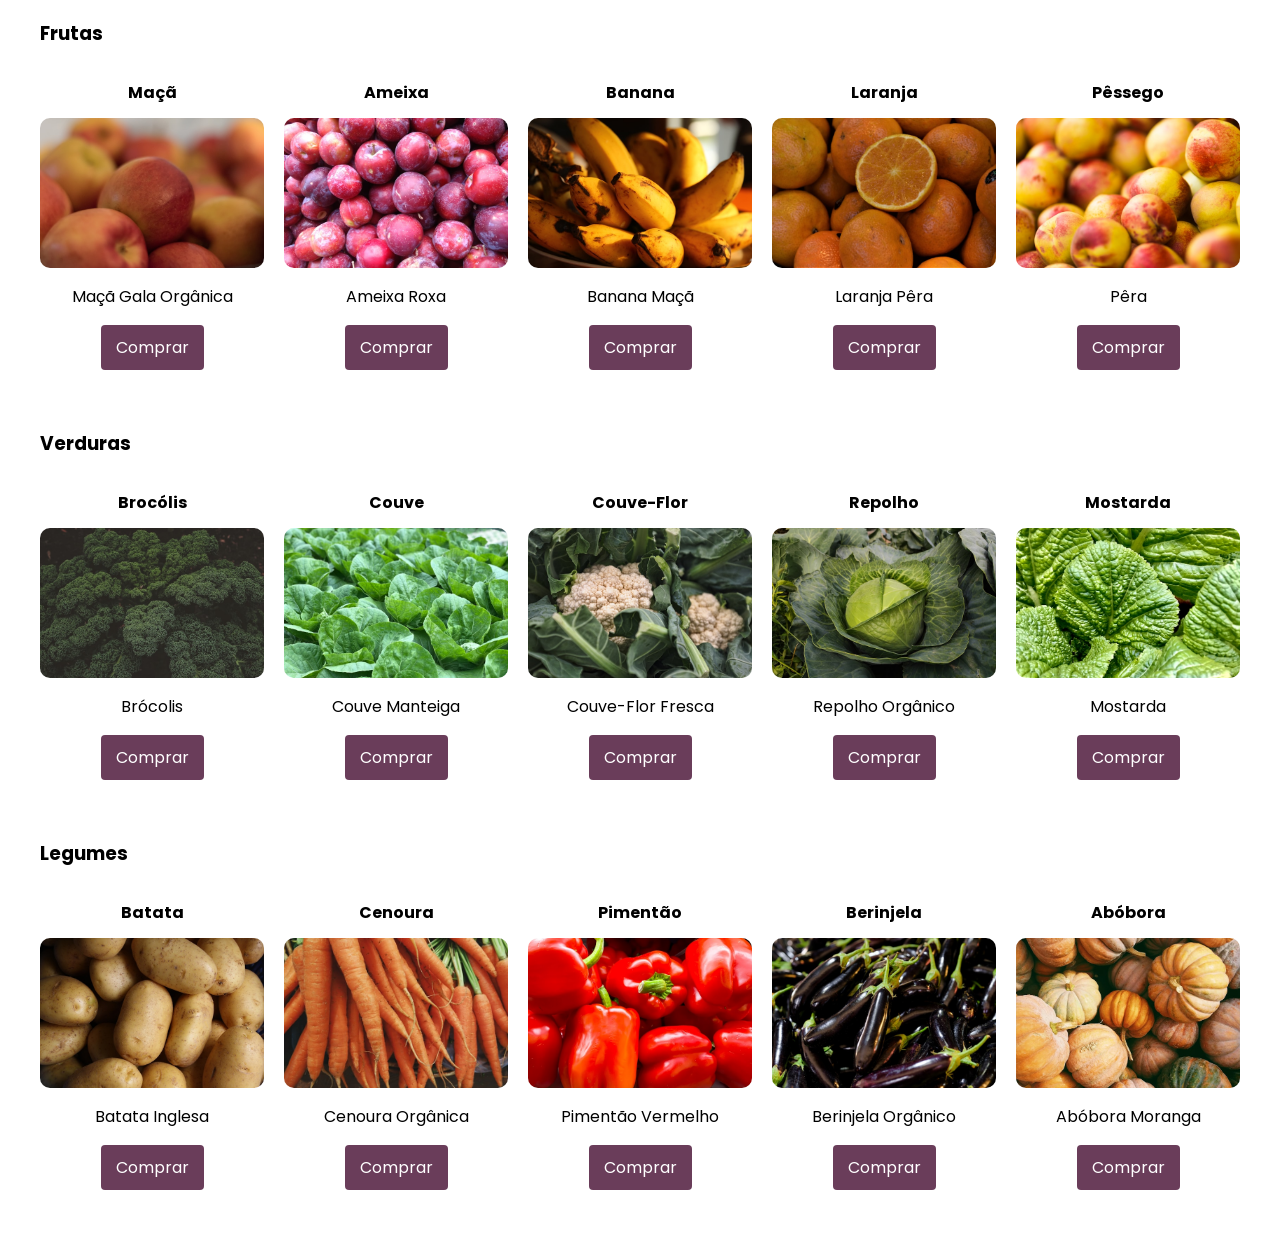
==== index.html @ f62db267 "mudanças" ====
<!DOCTYPE html>
<html lang="pt-br">

<head>
    <meta charset="UTF-8">
    <meta name="viewport" content="width=device-width, initial-scale=1.0">
    <title>Santander Coders - Grupo 3</title>
    <link rel="stylesheet" href="css/conteudo.css">

</head>

<body>

    <header>

    </header>

    <main class="container">

        <h3>Frutas</h3>

        <section class="fruits-container">

            <div class="fruits-conteudo">
                <h2>Maçã</h2>

                <div>
                    <img src="img/apple.jpg" alt="Apple" />
                </div>

                <p>Maçã Gala Orgânica</p>
                <a class="botao" href="...">Comprar</a>
            </div>

            <div class="fruits-conteudo">
                <h2>Ameixa</h2>

                <div>
                    <img src="img/plum.jpg" alt="plum" />
                </div>

                <p>Ameixa Roxa</p>
                <a class="botao" href="...">Comprar</a>
            </div>

            <div class="fruits-conteudo">
                <h2>Banana</h2>

                <div>
                    <img src="img/banana.jpg" alt="banana" />
                </div>

                <p>Banana Maçã</p>
                <a class="botao" href="...">Comprar</a>
            </div>

            <div class="fruits-conteudo">
                <h2>Laranja</h2>

                <div>
                    <img src="img/orange.jpg" alt="orange" />
                </div>

                <p>Laranja Pêra</p>
                <a class="botao" href="...">Comprar</a>
            </div>

            <div class="fruits-conteudo">
                <h2>Pêssego</h2>

                <div>
                    <img src="img/peach.jpg" alt="peach" />
                </div>

                <p>Pêra</p>
                <a class="botao" href="...">Comprar</a>
            </div>

        </section>

        <h3>Verduras</h3>

        <section class="fruits-container">

            <div class="fruits-conteudo">
                <h2>Brocólis</h2>

                <div>
                    <img src="img/brócolis.jpg" alt="brócolis" />
                </div>

                <p>Brócolis</p>
                <a class="botao" href="...">Comprar</a>
            </div>

            <div class="fruits-conteudo">
                <h2>Couve</h2>

                <div>
                    <img src="img/couve.jpg" alt="Couve" />
                </div>

                <p>Couve Manteiga</p>
                <a class="botao" href="...">Comprar</a>
            </div>

            <div class="fruits-conteudo">
                <h2>Couve-Flor</h2>

                <div>
                    <img src="img/couve-flor.jpg" alt="Couve-Flor" />
                </div>

                <p>Couve-Flor Fresca</p>
                <a class="botao" href="...">Comprar</a>
            </div>

            <div class="fruits-conteudo">
                <h2>Repolho</h2>

                <div>
                    <img src="img/repolho.jpg" alt="repolho" />
                </div>

                <p>Repolho Orgânico</p>
                <a class="botao" href="...">Comprar</a>
            </div>

            <div class="fruits-conteudo">
                <h2>Mostarda</h2>

                <div>
                    <img src="img/mostarda.jpg" alt="mostarda" />
                </div>

                <p>Mostarda</p>
                <a class="botao" href="...">Comprar</a>
            </div>
        </section>

        <h3>Legumes</h3>

        <section class="fruits-container">

            <div class="fruits-conteudo">
                <h2>Batata</h2>

                <div>
                    <img src="img/potato.jpg" alt="potato" />
                </div>

                <p>Batata Inglesa</p>
                <a class="botao" href="...">Comprar</a>
            </div>

            <div class="fruits-conteudo">
                <h2>Cenoura</h2>

                <div>
                    <img src="img/carrot.jpg" alt="carrot" />
                </div>

                <p>Cenoura Orgânica</p>
                <a class="botao" href="...">Comprar</a>
            </div>

            <div class="fruits-conteudo">
                <h2>Pimentão</h2>

                <div>
                    <img src="img/pepper.jpg" alt="pepper" />
                </div>

                <p>Pimentão Vermelho</p>
                <a class="botao" href="...">Comprar</a>
            </div>

            <div class="fruits-conteudo">
                <h2>Berinjela</h2>

                <div>
                    <img src="img/eggplant.jpg" alt="eggplant" />
                </div>

                <p>Berinjela Orgânico</p>
                <a class="botao" href="...">Comprar</a>
            </div>

            <div class="fruits-conteudo">
                <h2>Abóbora</h2>

                <div>
                    <img src="img/pumpkin.jpg" alt="pumpkin" />
                </div>

                <p>Abóbora Moranga</p>
                <a class="botao" href="...">Comprar</a>
            </div>
        </section>


    </main>

    <footer>

    </footer>

    <script src="js/script.js"></script>
</body>

</html>
---- css/conteudo.css ----
@import url('https://fonts.googleapis.com/css2?family=Poppins&display=swap');


.container {
  
    max-width: 75rem;
    margin: 0 auto;
    font-family: "Poppins", sans-serif;
    font-weight: 400;
    font-style: normal;
}

.fruits-container {

    display: grid;
    padding-bottom: 40px;
    grid-template-columns: 1fr 1fr 1fr 1fr 1fr;
    gap: 20px;
}

.fruits-container img {
    width: 100%;
    height: 150px;
    object-fit: cover;
}

img {

    max-width: 100%;
    display: block;
    border-radius: 10px;
}

h2, p {

    font-size: 16px;
}

.botao {

    display: inline-block;
    text-decoration: none;
    color: #fff;
    background-color: #6a3d5a;
    padding: 10px 15px;
    border-radius: 4px;

}

.botao:hover {

    background-color: #845273;
    transition: 400ms;
}

.fruits-conteudo {

    box-shadow: #605d5d ;
    text-align: center;
}
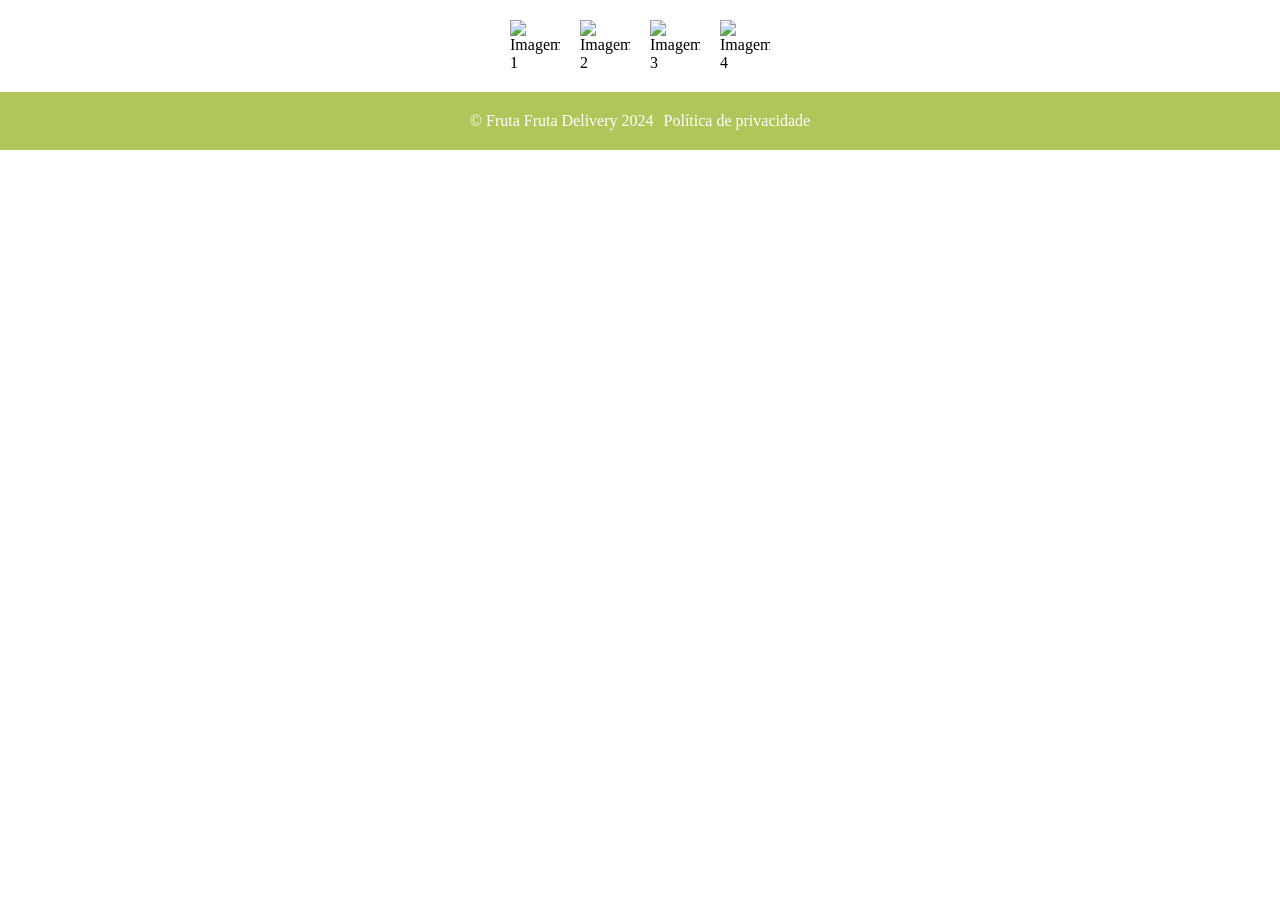
==== commit dcde161b: "removi" ====
--- a/index.html
+++ b/index.html
@@ -5,8 +5,8 @@
     <meta charset="UTF-8">
     <meta name="viewport" content="width=device-width, initial-scale=1.0">
     <title>Santander Coders - Grupo 3</title>
-    <link rel="stylesheet" href="css/conteudo.css">
-
+    <link rel="stylesheet" href="css/rodape.css">
+    <link rel="icon" href="css/minilogo.png" type="image/x-icon">
 </head>
 
 <body>
@@ -15,194 +15,23 @@
 
     </header>
 
-    <main class="container">
-
-        <h3>Frutas</h3>
-
-        <section class="fruits-container">
-
-            <div class="fruits-conteudo">
-                <h2>Maçã</h2>
-
-                <div>
-                    <img src="img/apple.jpg" alt="Apple" />
-                </div>
-
-                <p>Maçã Gala Orgânica</p>
-                <a class="botao" href="...">Comprar</a>
-            </div>
-
-            <div class="fruits-conteudo">
-                <h2>Ameixa</h2>
-
-                <div>
-                    <img src="img/plum.jpg" alt="plum" />
-                </div>
-
-                <p>Ameixa Roxa</p>
-                <a class="botao" href="...">Comprar</a>
-            </div>
-
-            <div class="fruits-conteudo">
-                <h2>Banana</h2>
-
-                <div>
-                    <img src="img/banana.jpg" alt="banana" />
-                </div>
-
-                <p>Banana Maçã</p>
-                <a class="botao" href="...">Comprar</a>
-            </div>
-
-            <div class="fruits-conteudo">
-                <h2>Laranja</h2>
-
-                <div>
-                    <img src="img/orange.jpg" alt="orange" />
-                </div>
-
-                <p>Laranja Pêra</p>
-                <a class="botao" href="...">Comprar</a>
-            </div>
-
-            <div class="fruits-conteudo">
-                <h2>Pêssego</h2>
-
-                <div>
-                    <img src="img/peach.jpg" alt="peach" />
-                </div>
-
-                <p>Pêra</p>
-                <a class="botao" href="...">Comprar</a>
-            </div>
-
-        </section>
-
-        <h3>Verduras</h3>
-
-        <section class="fruits-container">
-
-            <div class="fruits-conteudo">
-                <h2>Brocólis</h2>
-
-                <div>
-                    <img src="img/brócolis.jpg" alt="brócolis" />
-                </div>
-
-                <p>Brócolis</p>
-                <a class="botao" href="...">Comprar</a>
-            </div>
-
-            <div class="fruits-conteudo">
-                <h2>Couve</h2>
-
-                <div>
-                    <img src="img/couve.jpg" alt="Couve" />
-                </div>
-
-                <p>Couve Manteiga</p>
-                <a class="botao" href="...">Comprar</a>
-            </div>
-
-            <div class="fruits-conteudo">
-                <h2>Couve-Flor</h2>
-
-                <div>
-                    <img src="img/couve-flor.jpg" alt="Couve-Flor" />
-                </div>
-
-                <p>Couve-Flor Fresca</p>
-                <a class="botao" href="...">Comprar</a>
-            </div>
-
-            <div class="fruits-conteudo">
-                <h2>Repolho</h2>
-
-                <div>
-                    <img src="img/repolho.jpg" alt="repolho" />
-                </div>
-
-                <p>Repolho Orgânico</p>
-                <a class="botao" href="...">Comprar</a>
-            </div>
-
-            <div class="fruits-conteudo">
-                <h2>Mostarda</h2>
-
-                <div>
-                    <img src="img/mostarda.jpg" alt="mostarda" />
-                </div>
-
-                <p>Mostarda</p>
-                <a class="botao" href="...">Comprar</a>
-            </div>
-        </section>
-
-        <h3>Legumes</h3>
-
-        <section class="fruits-container">
-
-            <div class="fruits-conteudo">
-                <h2>Batata</h2>
-
-                <div>
-                    <img src="img/potato.jpg" alt="potato" />
-                </div>
-
-                <p>Batata Inglesa</p>
-                <a class="botao" href="...">Comprar</a>
-            </div>
-
-            <div class="fruits-conteudo">
-                <h2>Cenoura</h2>
-
-                <div>
-                    <img src="img/carrot.jpg" alt="carrot" />
-                </div>
-
-                <p>Cenoura Orgânica</p>
-                <a class="botao" href="...">Comprar</a>
-            </div>
-
-            <div class="fruits-conteudo">
-                <h2>Pimentão</h2>
-
-                <div>
-                    <img src="img/pepper.jpg" alt="pepper" />
-                </div>
-
-                <p>Pimentão Vermelho</p>
-                <a class="botao" href="...">Comprar</a>
-            </div>
-
-            <div class="fruits-conteudo">
-                <h2>Berinjela</h2>
-
-                <div>
-                    <img src="img/eggplant.jpg" alt="eggplant" />
-                </div>
-
-                <p>Berinjela Orgânico</p>
-                <a class="botao" href="...">Comprar</a>
-            </div>
-
-            <div class="fruits-conteudo">
-                <h2>Abóbora</h2>
-
-                <div>
-                    <img src="img/pumpkin.jpg" alt="pumpkin" />
-                </div>
-
-                <p>Abóbora Moranga</p>
-                <a class="botao" href="...">Comprar</a>
-            </div>
-        </section>
-
-
+    <main>
+        <!-- Seção de imagens centralizadas dentro da main, acima do rodapé -->
+        <div class="img-container">
+            <img src="css/facebook.png" alt="Imagem 1">
+            <img src="css/gmail.png" alt="Imagem 2">
+            <img src="css/instagram.png" alt="Imagem 3">
+            <img src="css/whatsapp (2).png" alt="Imagem 4">
+        </div>
     </main>
 
     <footer>
-
+        <div class="container">
+            <div class="footer-text">
+                <p>© Fruta Fruta Delivery 2024</p>
+                <p><a href="#">Política de privacidade</a></p>
+            </div>
+        </div>
     </footer>
 
     <script src="js/script.js"></script>
--- a/css/rodape.css
+++ b/css/rodape.css
@@ -0,0 +1,58 @@
+/* Remove margens e espaçamentos padrão */
+body, html {
+  margin: 0;
+  padding: 0;
+}
+
+/* Estilos para a seção de imagens */
+.img-container {
+  display: flex; /* Flexbox para o layout */
+  justify-content: center; /* Centraliza as imagens horizontalmente */
+  align-items: center; /* Alinha verticalmente as imagens */
+  gap: 20px; /* Espaçamento entre as imagens */
+  padding: 20px 0; /* Espaçamento vertical */
+}
+
+/* Ajusta as imagens */
+.img-container img {
+  width: 50px; /* Define a largura menor das imagens */
+  height: auto; /* Mantém a proporção da altura */
+}
+
+/* Estilos do rodapé */
+footer {
+  background-color: #b0c65a; /* Cor de fundo do rodapé */
+  color: white; /* Cor do texto no rodapé */
+  width: 100%; /* Faz o rodapé ocupar a largura total */
+  padding: 20px 0; /* Adiciona espaçamento vertical */
+  box-sizing: border-box; /* Garante que o padding não afete a largura total */
+}
+
+/* Centralizar conteúdo no rodapé */
+footer .container {
+  display: flex; /* Flexbox para o layout */
+  align-items: center; /* Alinha verticalmente o conteúdo */
+  justify-content: center; /* Centraliza o conteúdo no centro */
+  width: 90%; /* Define a largura da div container */
+  margin: 0 auto; /* Centraliza o container */
+}
+
+/* Estilos do texto do rodapé */
+.footer-text {
+  display: flex; /* Flexbox para o layout do texto */
+  align-items: center; /* Centraliza os itens horizontalmente */
+  gap: 10px; /* Adiciona espaçamento entre os itens */
+}
+
+.footer-text p {
+  margin: 0; /* Remove margens padrão dos parágrafos */
+}
+
+.footer-text a {
+  color: #fff; /* Cor dos links */
+  text-decoration: none; /* Remove o sublinhado dos links */
+}
+
+.footer-text a:hover {
+  text-decoration: underline; /* Sublinha o link ao passar o mouse */
+}
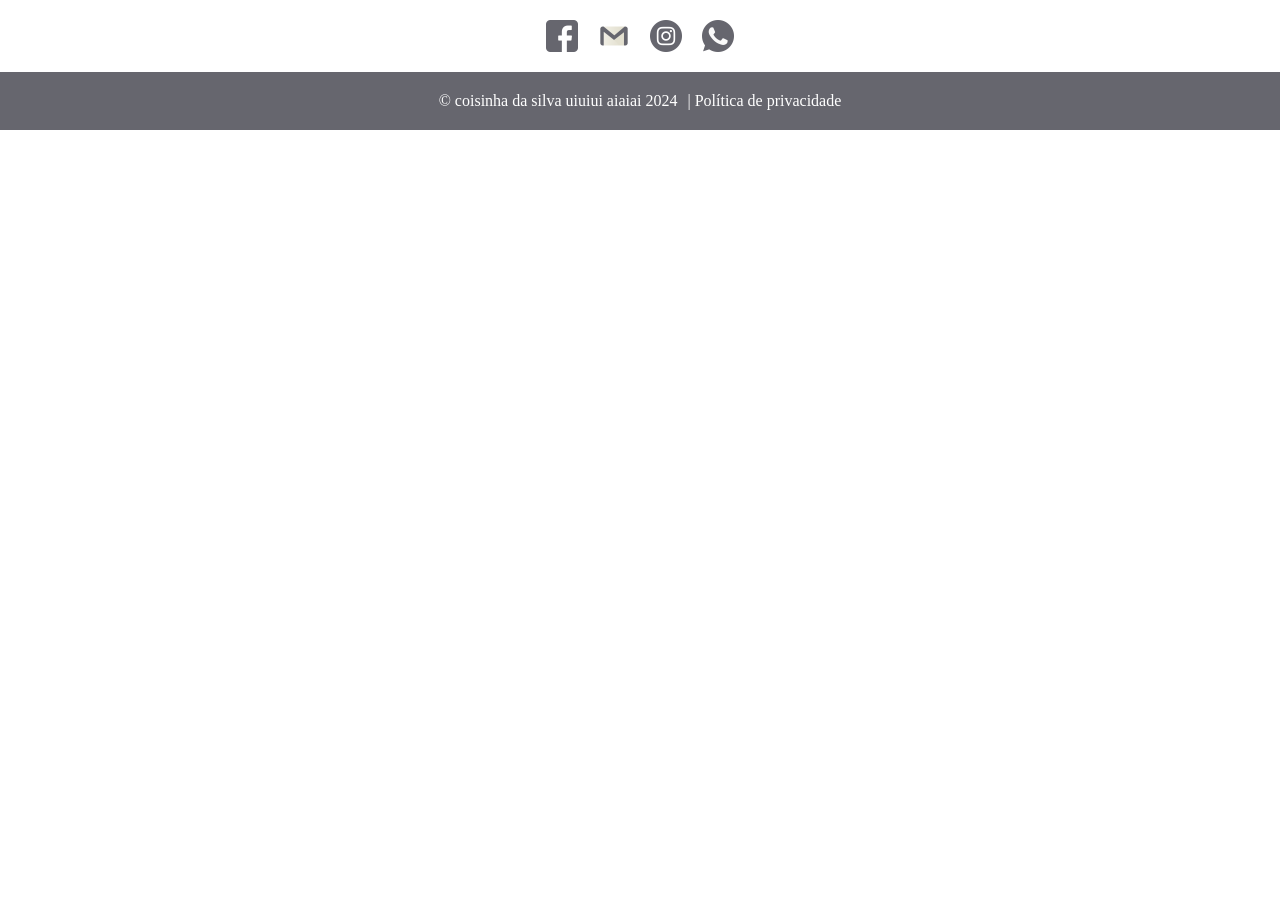
==== commit bc880400: "Rodaope completo" ====
--- a/index.html
+++ b/index.html
@@ -16,20 +16,23 @@
     </header>
 
     <main>
-        <!-- Seção de imagens centralizadas dentro da main, acima do rodapé -->
-        <div class="img-container">
-            <img src="css/facebook.png" alt="Imagem 1">
-            <img src="css/gmail.png" alt="Imagem 2">
-            <img src="css/instagram.png" alt="Imagem 3">
-            <img src="css/whatsapp (2).png" alt="Imagem 4">
-        </div>
+        <!-- Conteúdo principal do site -->
     </main>
 
     <footer>
+        <!-- Div com as imagens, fundo branco, acima do texto -->
+        <div class="img-container">
+            <img src="css/facebook (1).png" alt="Imagem 1">
+            <img src="css/gmail (1).png" alt="Imagem 2">
+            <img src="css/instagram (1).png" alt="Imagem 3">
+            <img src="css/whatsapp (3).png" alt="Imagem 4">
+        </div>
+
+        <!-- Texto do rodapé -->
         <div class="container">
             <div class="footer-text">
-                <p>© Fruta Fruta Delivery 2024</p>
-                <p><a href="#">Política de privacidade</a></p>
+                <p>© coisinha da silva uiuiui aiaiai 2024</p>
+                <p><a href="#">| Política de privacidade</a></p>
             </div>
         </div>
     </footer>
--- a/css/rodape.css
+++ b/css/rodape.css
@@ -4,27 +4,28 @@
   padding: 0;
 }
 
-/* Estilos para a seção de imagens */
+/* Estilos para a div de imagens no rodapé */
 .img-container {
   display: flex; /* Flexbox para o layout */
   justify-content: center; /* Centraliza as imagens horizontalmente */
   align-items: center; /* Alinha verticalmente as imagens */
   gap: 20px; /* Espaçamento entre as imagens */
-  padding: 20px 0; /* Espaçamento vertical */
+  padding: 20px; /* Espaçamento ao redor da div */
+  background-color: #fff; /* Fundo branco para a div de imagens */
 }
 
-/* Ajusta as imagens */
+/* Ajusta o tamanho das imagens */
 .img-container img {
-  width: 50px; /* Define a largura menor das imagens */
+  width: 32px; /* Define a largura das imagens para 32px */
   height: auto; /* Mantém a proporção da altura */
 }
 
 /* Estilos do rodapé */
 footer {
-  background-color: #b0c65a; /* Cor de fundo do rodapé */
+  background-color: #66666e; /* Cor de fundo do rodapé */
   color: white; /* Cor do texto no rodapé */
   width: 100%; /* Faz o rodapé ocupar a largura total */
-  padding: 20px 0; /* Adiciona espaçamento vertical */
+  padding: 0; /* Remove o padding geral do rodapé */
   box-sizing: border-box; /* Garante que o padding não afete a largura total */
 }
 
@@ -33,6 +34,7 @@
   display: flex; /* Flexbox para o layout */
   align-items: center; /* Alinha verticalmente o conteúdo */
   justify-content: center; /* Centraliza o conteúdo no centro */
+  padding: 20px 0; /* Adiciona espaçamento vertical ao texto */
   width: 90%; /* Define a largura da div container */
   margin: 0 auto; /* Centraliza o container */
 }
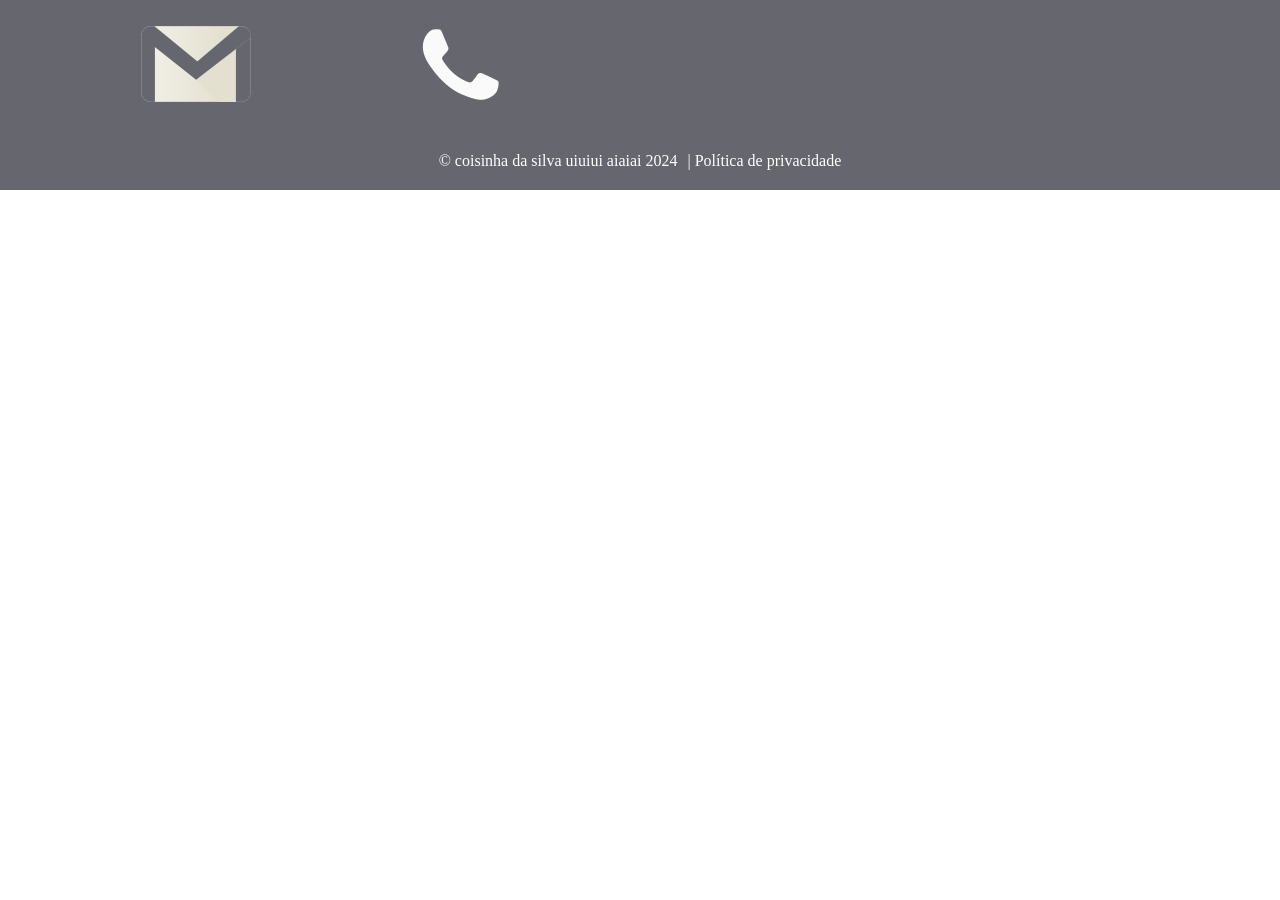
==== commit eab32c46: "rodape completo 2" ====
--- a/index.html
+++ b/index.html
@@ -16,19 +16,18 @@
     </header>
 
     <main>
-        <!-- Conteúdo principal do site -->
+    
     </main>
 
     <footer>
-        <!-- Div com as imagens, fundo branco, acima do texto -->
-        <div class="img-container">
+        
             <img src="css/facebook (1).png" alt="Imagem 1">
             <img src="css/gmail (1).png" alt="Imagem 2">
             <img src="css/instagram (1).png" alt="Imagem 3">
             <img src="css/whatsapp (3).png" alt="Imagem 4">
         </div>
 
-        <!-- Texto do rodapé -->
+       
         <div class="container">
             <div class="footer-text">
                 <p>© coisinha da silva uiuiui aiaiai 2024</p>
--- a/css/rodape.css
+++ b/css/rodape.css
@@ -1,60 +1,60 @@
-/* Remove margens e espaçamentos padrão */
+
 body, html {
   margin: 0;
   padding: 0;
 }
 
-/* Estilos para a div de imagens no rodapé */
+
 .img-container {
-  display: flex; /* Flexbox para o layout */
-  justify-content: center; /* Centraliza as imagens horizontalmente */
-  align-items: center; /* Alinha verticalmente as imagens */
-  gap: 20px; /* Espaçamento entre as imagens */
-  padding: 20px; /* Espaçamento ao redor da div */
-  background-color: #fff; /* Fundo branco para a div de imagens */
+  display: flex; 
+  justify-content: center;
+  align-items: center; 
+  gap: 20px; 
+  padding: 20px; 
+  background-color: #fff; 
 }
 
-/* Ajusta o tamanho das imagens */
+
 .img-container img {
-  width: 32px; /* Define a largura das imagens para 32px */
-  height: auto; /* Mantém a proporção da altura */
+  width: 32px; 
+  height: auto; 
 }
 
-/* Estilos do rodapé */
+
 footer {
-  background-color: #66666e; /* Cor de fundo do rodapé */
-  color: white; /* Cor do texto no rodapé */
-  width: 100%; /* Faz o rodapé ocupar a largura total */
-  padding: 0; /* Remove o padding geral do rodapé */
-  box-sizing: border-box; /* Garante que o padding não afete a largura total */
+  background-color: #66666e; 
+  color: white; 
+  width: 100%; 
+  padding: 0; 
+  box-sizing: border-box; 
 }
 
-/* Centralizar conteúdo no rodapé */
+
 footer .container {
-  display: flex; /* Flexbox para o layout */
-  align-items: center; /* Alinha verticalmente o conteúdo */
-  justify-content: center; /* Centraliza o conteúdo no centro */
-  padding: 20px 0; /* Adiciona espaçamento vertical ao texto */
-  width: 90%; /* Define a largura da div container */
-  margin: 0 auto; /* Centraliza o container */
+  display: flex; 
+  align-items: center; 
+  justify-content: center;
+  padding: 20px 0; 
+  width: 90%; 
+  margin: 0 auto; 
 }
 
-/* Estilos do texto do rodapé */
+
 .footer-text {
-  display: flex; /* Flexbox para o layout do texto */
-  align-items: center; /* Centraliza os itens horizontalmente */
-  gap: 10px; /* Adiciona espaçamento entre os itens */
+  display: flex; 
+  align-items: center; 
+  gap: 10px; 
 }
 
 .footer-text p {
-  margin: 0; /* Remove margens padrão dos parágrafos */
+  margin: 0; 
 }
 
 .footer-text a {
-  color: #fff; /* Cor dos links */
-  text-decoration: none; /* Remove o sublinhado dos links */
+  color: #fff; 
+  text-decoration: none; 
 }
 
 .footer-text a:hover {
-  text-decoration: underline; /* Sublinha o link ao passar o mouse */
+  text-decoration: underline; 
 }
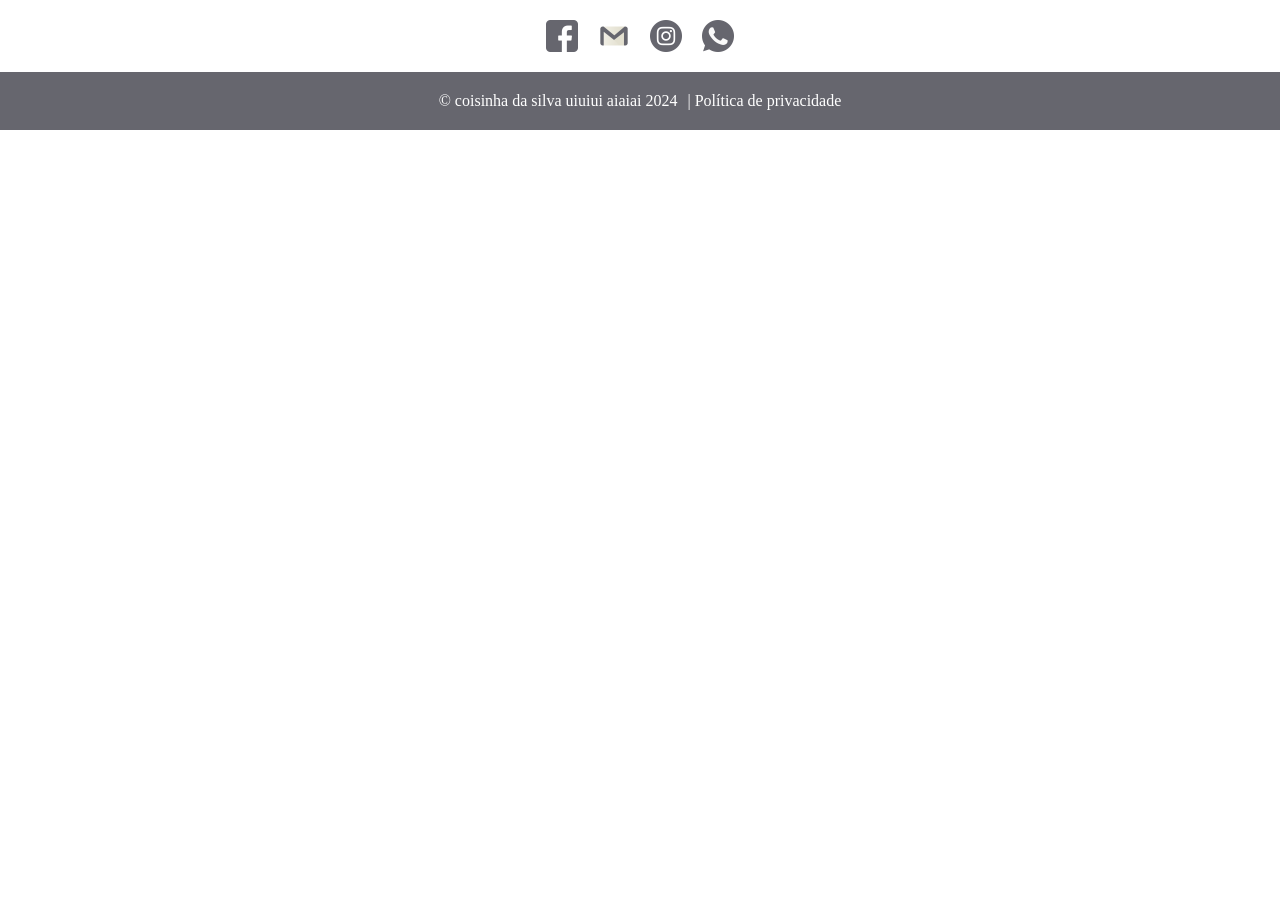
==== commit 797a7b30: "rodape que mexe" ====
--- a/index.html
+++ b/index.html
@@ -19,22 +19,22 @@
     
     </main>
 
-    <footer>
-        
-            <img src="css/facebook (1).png" alt="Imagem 1">
-            <img src="css/gmail (1).png" alt="Imagem 2">
-            <img src="css/instagram (1).png" alt="Imagem 3">
-            <img src="css/whatsapp (3).png" alt="Imagem 4">
+<footer>
+    <div class="img-container">
+        <img src="css/facebook (1).png" alt="Imagem 1">
+        <img src="css/gmail (1).png" alt="Imagem 2">
+        <img src="css/instagram (1).png" alt="Imagem 3">
+        <img src="css/whatsapp (3).png" alt="Imagem 4">
+    </div>
+
+    <div class="container">
+        <div class="footer-text">
+            <p>© coisinha da silva uiuiui aiaiai 2024</p>
+            <p><a href="#">| Política de privacidade</a></p>
         </div>
+    </div>
+</footer>
 
-       
-        <div class="container">
-            <div class="footer-text">
-                <p>© coisinha da silva uiuiui aiaiai 2024</p>
-                <p><a href="#">| Política de privacidade</a></p>
-            </div>
-        </div>
-    </footer>
 
     <script src="js/script.js"></script>
 </body>
--- a/css/rodape.css
+++ b/css/rodape.css
@@ -1,9 +1,7 @@
-
 body, html {
   margin: 0;
   padding: 0;
 }
-
 
 .img-container {
   display: flex; 
@@ -14,12 +12,15 @@
   background-color: #fff; 
 }
 
-
 .img-container img {
   width: 32px; 
   height: auto; 
+  transition: transform 0.3s ease-in-out; /* Transição suave */
 }
 
+.img-container img:hover {
+  transform: translateY(-10px); /* Move a imagem para cima */
+}
 
 footer {
   background-color: #66666e; 
@@ -29,7 +30,6 @@
   box-sizing: border-box; 
 }
 
-
 footer .container {
   display: flex; 
   align-items: center; 
@@ -38,7 +38,6 @@
   width: 90%; 
   margin: 0 auto; 
 }
-
 
 .footer-text {
   display: flex; 
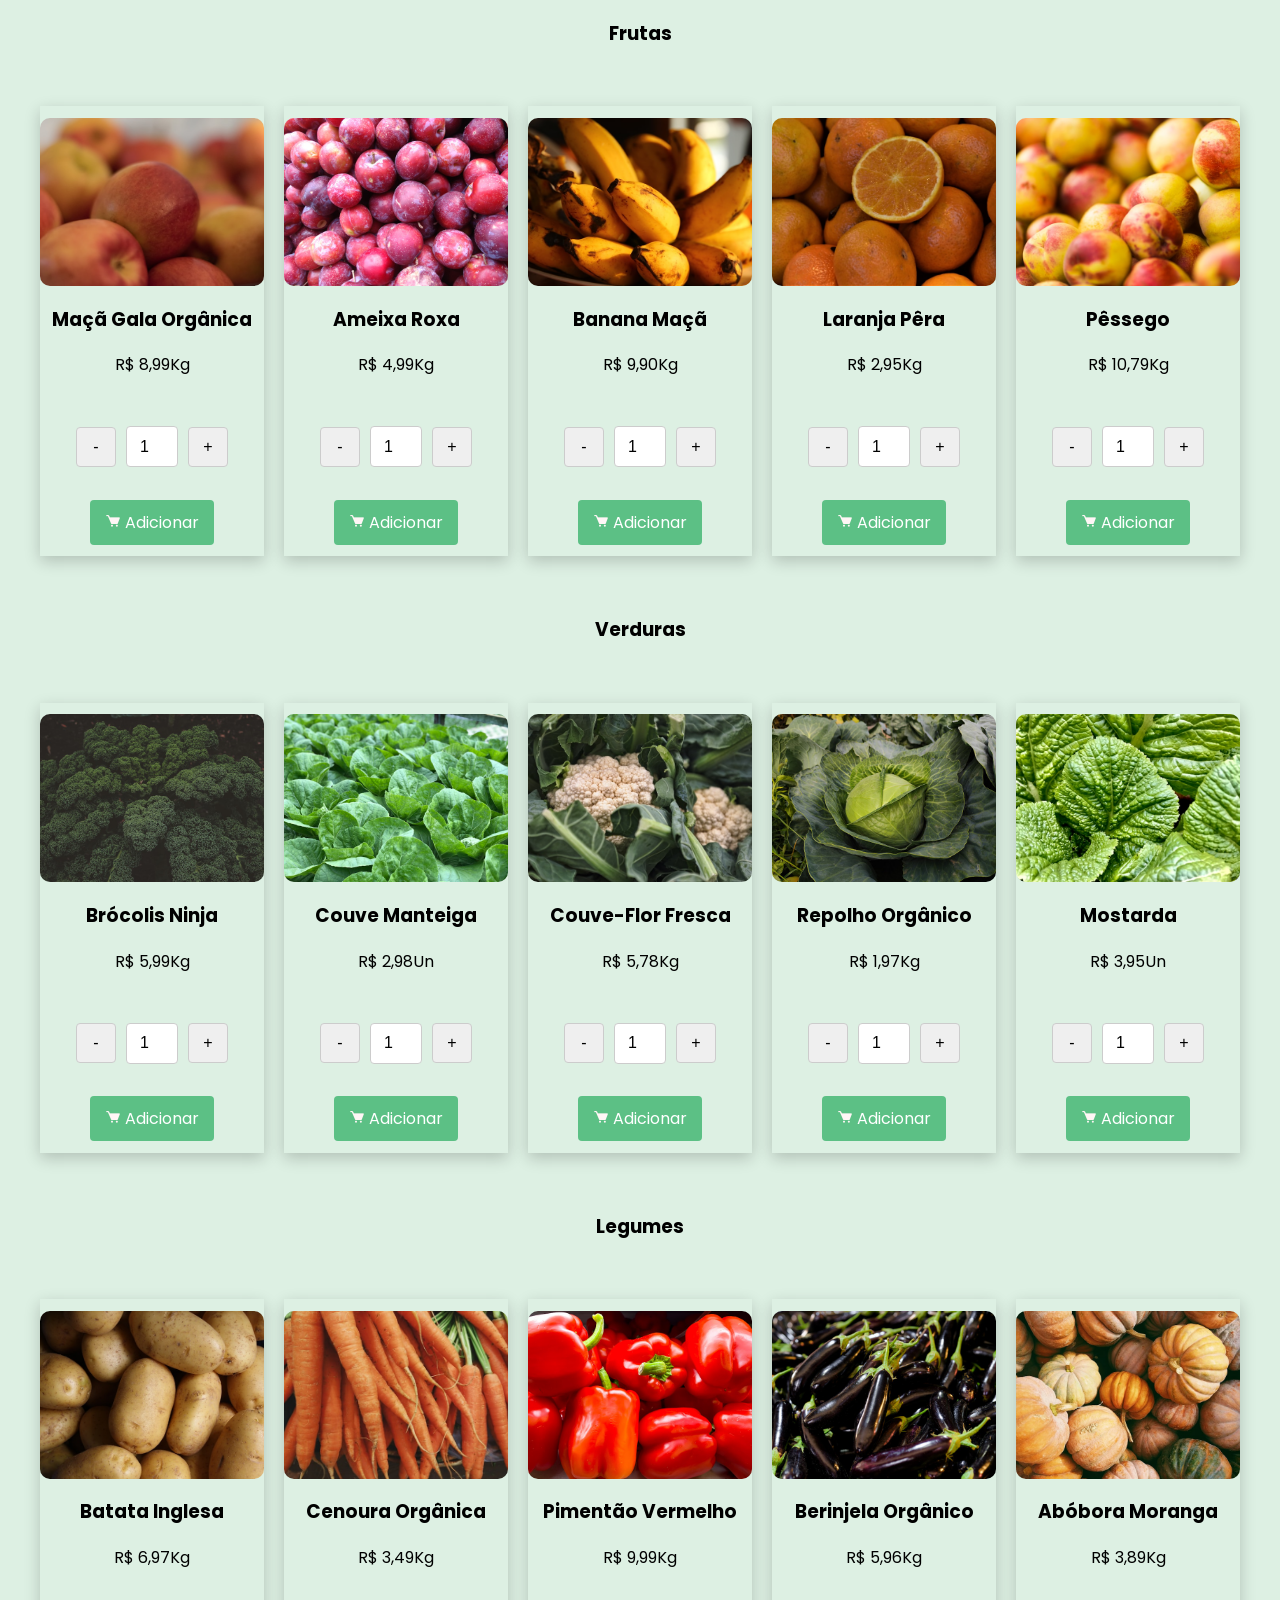
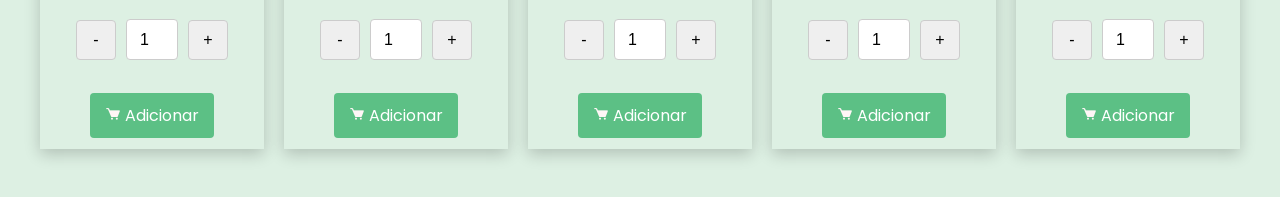
==== commit 5d3d9976: "alterações" ====
--- a/index.html
+++ b/index.html
@@ -5,8 +5,10 @@
     <meta charset="UTF-8">
     <meta name="viewport" content="width=device-width, initial-scale=1.0">
     <title>Santander Coders - Grupo 3</title>
-    <link rel="stylesheet" href="css/rodape.css">
-    <link rel="icon" href="css/minilogo.png" type="image/x-icon">
+    <link rel="stylesheet" href="css/conteudo.css">
+
+    <link href='https://unpkg.com/boxicons@2.1.4/css/boxicons.min.css' rel='stylesheet'>
+
 </head>
 
 <body>
@@ -15,26 +17,326 @@
 
     </header>
 
-    <main>
-    
+    <main class="container">
+
+        <h3 class="subtitulo">Frutas</h3>
+
+        <section class="fruits-container">
+
+            <div class="fruits-conteudo">
+
+                <div>
+                    <img src="img/apple.jpg" alt="Apple" />
+                    <h3>Maçã Gala Orgânica</h3>
+                    <p>R$ 8,99Kg</p>
+                </div>
+
+
+
+                <div class="quantity-control">
+                    <button id="decrease">-</button>
+                    <input type="number" id="quantity" value="1" min="1" readonly>
+                    <button id="increase">+</button>
+                </div>
+                <a class="botao" href="..."><i class='bx bxs-cart' style='color:rgb(255, 246, 246)'></i> Adicionar</a>
+
+            </div>
+
+            <div class="fruits-conteudo">
+
+
+                <div>
+                    <img src="img/plum.jpg" alt="plum" />
+                    <h3>Ameixa Roxa</h3>
+                    <p>R$ 4,99Kg</p>
+                </div>
+
+
+
+                <div class="quantity-control">
+                    <button id="decrease">-</button>
+                    <input type="number" id="quantity" value="1" min="1" readonly>
+                    <button id="increase">+</button>
+                </div>
+                <a class="botao" href="..."><i class='bx bxs-cart' style='color:rgb(255, 246, 246)'></i> Adicionar</a>
+
+            </div>
+
+            <div class="fruits-conteudo">
+
+
+                <div>
+                    <img src="img/banana.jpg" alt="banana" />
+                    <h3>Banana Maçã</h3>
+                    <p>R$ 9,90Kg</p>
+                </div>
+
+
+                <div class="quantity-control">
+                    <button id="decrease">-</button>
+                    <input type="number" id="quantity" value="1" min="1" readonly>
+                    <button id="increase">+</button>
+                </div>
+                <a class="botao" href="..."><i class='bx bxs-cart' style='color:rgb(255, 246, 246)'></i> Adicionar</a>
+
+            </div>
+
+            <div class="fruits-conteudo">
+
+
+                <div>
+                    <img src="img/orange.jpg" alt="orange" />
+                    <h3>Laranja Pêra</h3>
+                    <p>R$ 2,95Kg</p>
+                </div>
+
+
+
+
+                <div class="quantity-control">
+                    <button id="decrease">-</button>
+                    <input type="number" id="quantity" value="1" min="1" readonly>
+                    <button id="increase">+</button>
+                </div>
+                <a class="botao" href="..."><i class='bx bxs-cart' style='color:rgb(255, 246, 246)'></i> Adicionar</a>
+
+            </div>
+
+            <div class="fruits-conteudo">
+
+
+                <div>
+                    <img src="img/peach.jpg" alt="peach" />
+                    <h3>Pêssego</h3>
+                    <p>R$ 10,79Kg</p>
+                </div>
+
+
+
+
+                <div class="quantity-control">
+                    <button id="decrease">-</button>
+                    <input type="number" id="quantity" value="1" min="1" readonly>
+                    <button id="increase">+</button>
+                </div>
+                <a class="botao" href="..."><i class='bx bxs-cart' style='color:rgb(255, 246, 246)'></i> Adicionar</a>
+            </div>
+
+        </section>
+
+        <h3 class="subtitulo">Verduras</h3>
+
+        <section class="fruits-container">
+
+            <div class="fruits-conteudo">
+
+
+                <div>
+                    <img src="img/brócolis.jpg" alt="brócolis" />
+                    <h3>Brócolis Ninja</h3>
+                    <p>R$ 5,99Kg</p>
+                </div>
+
+
+
+                <div class="quantity-control">
+                    <button id="decrease">-</button>
+                    <input type="number" id="quantity" value="1" min="1" readonly>
+                    <button id="increase">+</button>
+                </div>
+                <a class="botao" href="..."><i class='bx bxs-cart' style='color:rgb(255, 246, 246)'></i> Adicionar</a>
+            </div>
+
+            <div class="fruits-conteudo">
+
+
+                <div>
+                    <img src="img/couve.jpg" alt="Couve" />
+                    <h3>Couve Manteiga</h3>
+                    <p>R$ 2,98Un</p>
+                </div>
+
+
+
+
+                <div class="quantity-control">
+                    <button id="decrease">-</button>
+                    <input type="number" id="quantity" value="1" min="1" readonly>
+                    <button id="increase">+</button>
+                </div>
+                <a class="botao" href="..."><i class='bx bxs-cart' style='color:rgb(255, 246, 246)'></i> Adicionar</a>
+            </div>
+
+            <div class="fruits-conteudo">
+
+
+                <div>
+                    <img src="img/couve-flor.jpg" alt="Couve-Flor" />
+                    <h3>Couve-Flor Fresca</h3>
+                    <p>R$ 5,78Kg</p>
+                </div>
+
+
+
+
+                <div class="quantity-control">
+                    <button id="decrease">-</button>
+                    <input type="number" id="quantity" value="1" min="1" readonly>
+                    <button id="increase">+</button>
+                </div>
+                <a class="botao" href="..."><i class='bx bxs-cart' style='color:rgb(255, 246, 246)'></i> Adicionar</a>
+            </div>
+
+            <div class="fruits-conteudo">
+
+
+                <div>
+                    <img src="img/repolho.jpg" alt="repolho" />
+                    <h3>Repolho Orgânico</h3>
+                    <p>R$ 1,97Kg</p>
+                </div>
+
+
+
+                <div class="quantity-control">
+                    <button id="decrease">-</button>
+                    <input type="number" id="quantity" value="1" min="1" readonly>
+                    <button id="increase">+</button>
+                </div>
+                <a class="botao" href="..."><i class='bx bxs-cart' style='color:rgb(255, 246, 246)'></i> Adicionar</a>
+            </div>
+
+            <div class="fruits-conteudo">
+
+
+                <div>
+                    <img src="img/mostarda.jpg" alt="mostarda" />
+                    <h3>Mostarda</h3>
+                    <p>R$ 3,95Un</p>
+                </div>
+
+
+
+
+                <div class="quantity-control">
+                    <button id="decrease">-</button>
+                    <input type="number" id="quantity" value="1" min="1" readonly>
+                    <button id="increase">+</button>
+                </div>
+                <a class="botao" href="..."><i class='bx bxs-cart' style='color:rgb(255, 246, 246)'></i> Adicionar</a>
+            </div>
+
+        </section>
+
+        <h3 class="subtitulo">Legumes</h3>
+
+        <section class="fruits-container">
+
+            <div class="fruits-conteudo">
+
+
+                <div>
+                    <img src="img/potato.jpg" alt="potato" />
+                    <h3>Batata Inglesa</h3>
+                    <p>R$ 6,97Kg</p>
+
+                </div>
+
+
+                <div class="quantity-control">
+                    <button id="decrease">-</button>
+                    <input type="number" id="quantity" value="1" min="1" readonly>
+                    <button id="increase">+</button>
+                </div>
+                <a class="botao" href="..."><i class='bx bxs-cart' style='color:rgb(255, 246, 246)'></i> Adicionar</a>
+            </div>
+
+            <div class="fruits-conteudo">
+
+
+                <div>
+                    <img src="img/carrot.jpg" alt="carrot" />
+                    <h3>Cenoura Orgânica</h3>
+                    <p>R$ 3,49Kg</p>
+                </div>
+
+
+
+
+                <div class="quantity-control">
+                    <button id="decrease">-</button>
+                    <input type="number" id="quantity" value="1" min="1" readonly>
+                    <button id="increase">+</button>
+                </div>
+                <a class="botao" href="..."><i class='bx bxs-cart' style='color:rgb(255, 246, 246)'></i> Adicionar</a>
+            </div>
+
+            <div class="fruits-conteudo">
+
+
+                <div>
+                    <img src="img/pepper.jpg" alt="pepper" />
+                    <h3>Pimentão Vermelho</h3>
+                    <p>R$ 9,99Kg</p>
+                </div>
+
+
+
+
+                <div class="quantity-control">
+                    <button id="decrease">-</button>
+                    <input type="number" id="quantity" value="1" min="1" readonly>
+                    <button id="increase">+</button>
+                </div>
+                <a class="botao" href="..."><i class='bx bxs-cart' style='color:rgb(255, 246, 246)'></i> Adicionar</a>
+            </div>
+
+            <div class="fruits-conteudo">
+
+
+                <div>
+                    <img src="img/eggplant.jpg" alt="eggplant" />
+                    <h3>Berinjela Orgânico</h3>
+                    <p>R$ 5,96Kg</p>
+                </div>
+
+
+
+
+                <div class="quantity-control">
+                    <button id="decrease">-</button>
+                    <input type="number" id="quantity" value="1" min="1" readonly>
+                    <button id="increase">+</button>
+                </div>
+                <a class="botao" href="..."><i class='bx bxs-cart' style='color:rgb(255, 246, 246)'></i> Adicionar</a>
+            </div>
+
+            <div class="fruits-conteudo">
+
+                <div>
+                    <img src="img/pumpkin.jpg" alt="pumpkin" />
+                    <h3>Abóbora Moranga</h3>
+                    <p>R$ 3,89Kg</p>
+                </div>
+
+
+
+
+                <div class="quantity-control">
+                    <button id="decrease">-</button>
+                    <input type="number" id="quantity" value="1" min="1" readonly>
+                    <button id="increase">+</button>
+                </div>
+                <a class="botao" href="..."><i class='bx bxs-cart' style='color:rgb(255, 246, 246)'></i> Adicionar</a>
+            </div>
+        </section>
+
+
     </main>
 
-<footer>
-    <div class="img-container">
-        <img src="css/facebook (1).png" alt="Imagem 1">
-        <img src="css/gmail (1).png" alt="Imagem 2">
-        <img src="css/instagram (1).png" alt="Imagem 3">
-        <img src="css/whatsapp (3).png" alt="Imagem 4">
-    </div>
-
-    <div class="container">
-        <div class="footer-text">
-            <p>© coisinha da silva uiuiui aiaiai 2024</p>
-            <p><a href="#">| Política de privacidade</a></p>
-        </div>
-    </div>
-</footer>
-
+    <footer>
+
+    </footer>
 
     <script src="js/script.js"></script>
 </body>
--- a/css/conteudo.css
+++ b/css/conteudo.css
@@ -0,0 +1,117 @@
+@import url('https://fonts.googleapis.com/css2?family=Poppins&display=swap');
+
+html {
+    scroll-behavior: smooth;
+}
+
+body {
+    background-color: #ddf0e3;
+}
+
+
+.container {
+  
+    max-width: 75rem;
+    margin: 0 auto;
+    font-family: "Poppins", sans-serif;
+    font-weight: 400;
+    font-style: normal;
+}
+
+.fruits-container {
+
+    display: grid;
+    padding-bottom: 40px;
+    grid-template-columns: 1fr 1fr 1fr 1fr 1fr;
+    gap: 20px;
+}
+
+.fruits-container img {
+    width: 100%;
+    height: auto;
+    object-fit: cover;
+    aspect-ratio: 4 / 3;
+}
+
+img {
+
+    max-width: 100%;
+    display: block;
+    border-radius: 10px;
+}
+
+h2, p {
+
+    font-size: 16px;
+}
+
+
+
+.botao {
+
+    display: inline-block;
+    text-decoration: none;
+    color: #fff;
+    background-color: #5cc085;
+    padding: 10px 15px;
+    border-radius: 4px;
+
+}
+
+.botao:hover {
+
+    background-color: #46d682;
+    transition: 400ms;
+}
+
+.fruits-conteudo {
+
+    display: grid;
+    place-items: center;
+    height: 450px;
+    box-shadow: 0px 5px 15px rgba(0, 0, 0, 0.20);
+    text-align: center;
+    gap: 10px;
+}
+
+.subtitulo {
+
+    text-align: center;
+    padding-bottom: 40px;
+
+}
+
+.quantity-control {
+
+    display: flex;
+    align-items: center;
+    gap: 10px;
+}
+
+.quantity-control button {
+
+    width: 40px;
+    height: 40px;
+    padding: 5px;
+    font-size: 16px;
+    cursor: pointer;
+    border: 1px solid #ccc;
+    border-radius: 4px;
+    display: flex;
+    align-items: center;
+    justify-content: center;
+}
+
+.quantity-control input {
+
+    width: 40px;
+    height: 29px;
+    padding: 5px;
+    text-align: center;
+    font-size: 16px;
+    border: 1px solid #ccc;
+    border-radius: 4px;
+
+}
+
+
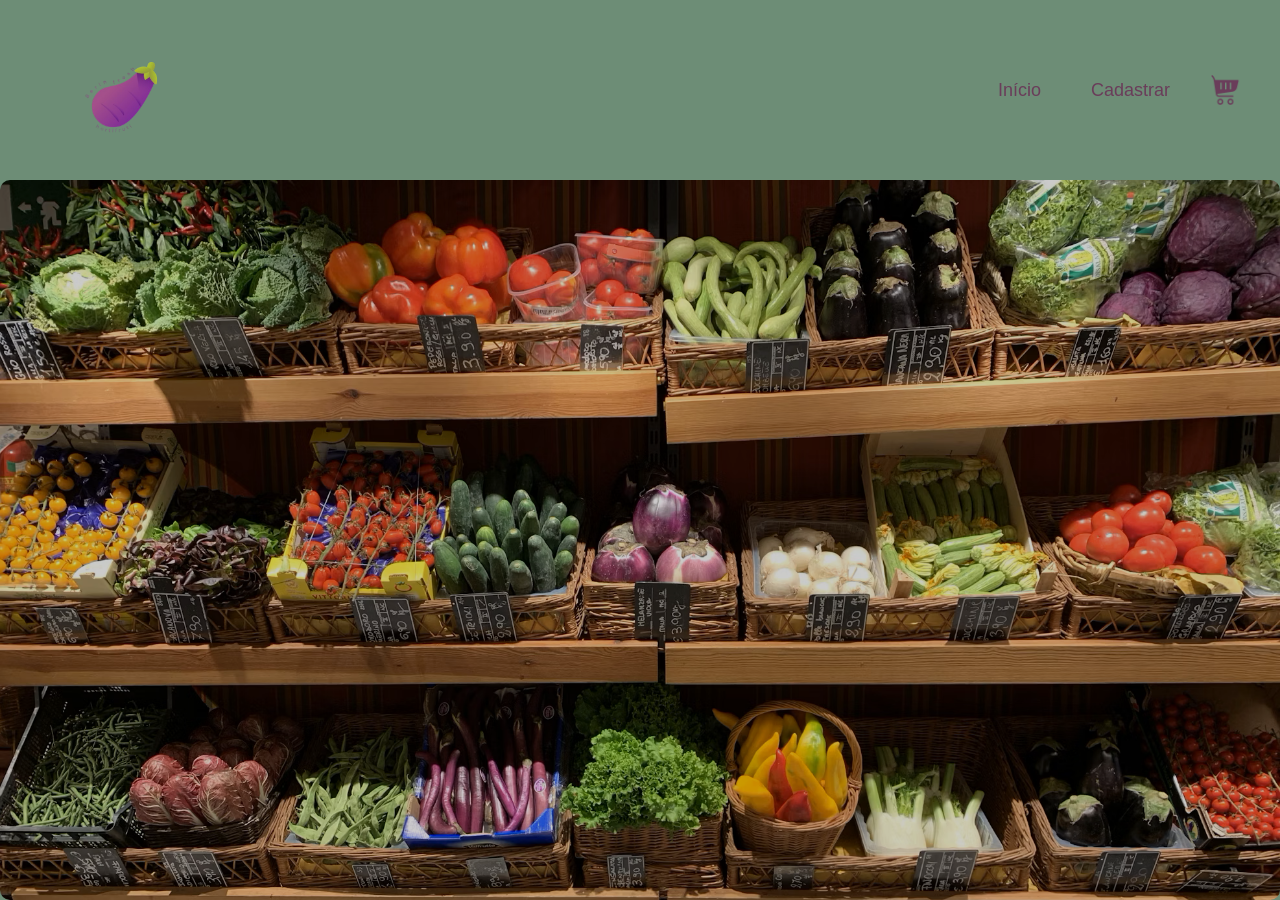
==== commit cd99ad9e: "mudancas" ====
--- a/index.html
+++ b/index.html
@@ -1,336 +1,30 @@
 <!DOCTYPE html>
 <html lang="pt-br">
-
 <head>
     <meta charset="UTF-8">
     <meta name="viewport" content="width=device-width, initial-scale=1.0">
     <title>Santander Coders - Grupo 3</title>
-    <link rel="stylesheet" href="css/conteudo.css">
-
-    <link href='https://unpkg.com/boxicons@2.1.4/css/boxicons.min.css' rel='stylesheet'>
-
+    <link rel="stylesheet" href="css/header.css">
 </head>
-
 <body>
 
     <header>
-
+        <div class="container">
+            <img src="css/logo.png" alt="Logo FrutaFruta" class="logo">
+            <nav>
+              <ul>
+                <li><a href="#">Início</a></li>
+                <li><a href="#">Cadastrar</a></li>
+                <li><a href="#"><img src="css/carrinho.png" alt="Carrinho"></a></li>
+              </ul>
+            </nav>
+          </div>
+          <div class="banner">
+            <img src="css/banner.png" alt="Banner Feira Online">
+          </div>
     </header>
 
-    <main class="container">
-
-        <h3 class="subtitulo">Frutas</h3>
-
-        <section class="fruits-container">
-
-            <div class="fruits-conteudo">
-
-                <div>
-                    <img src="img/apple.jpg" alt="Apple" />
-                    <h3>Maçã Gala Orgânica</h3>
-                    <p>R$ 8,99Kg</p>
-                </div>
-
-
-
-                <div class="quantity-control">
-                    <button id="decrease">-</button>
-                    <input type="number" id="quantity" value="1" min="1" readonly>
-                    <button id="increase">+</button>
-                </div>
-                <a class="botao" href="..."><i class='bx bxs-cart' style='color:rgb(255, 246, 246)'></i> Adicionar</a>
-
-            </div>
-
-            <div class="fruits-conteudo">
-
-
-                <div>
-                    <img src="img/plum.jpg" alt="plum" />
-                    <h3>Ameixa Roxa</h3>
-                    <p>R$ 4,99Kg</p>
-                </div>
-
-
-
-                <div class="quantity-control">
-                    <button id="decrease">-</button>
-                    <input type="number" id="quantity" value="1" min="1" readonly>
-                    <button id="increase">+</button>
-                </div>
-                <a class="botao" href="..."><i class='bx bxs-cart' style='color:rgb(255, 246, 246)'></i> Adicionar</a>
-
-            </div>
-
-            <div class="fruits-conteudo">
-
-
-                <div>
-                    <img src="img/banana.jpg" alt="banana" />
-                    <h3>Banana Maçã</h3>
-                    <p>R$ 9,90Kg</p>
-                </div>
-
-
-                <div class="quantity-control">
-                    <button id="decrease">-</button>
-                    <input type="number" id="quantity" value="1" min="1" readonly>
-                    <button id="increase">+</button>
-                </div>
-                <a class="botao" href="..."><i class='bx bxs-cart' style='color:rgb(255, 246, 246)'></i> Adicionar</a>
-
-            </div>
-
-            <div class="fruits-conteudo">
-
-
-                <div>
-                    <img src="img/orange.jpg" alt="orange" />
-                    <h3>Laranja Pêra</h3>
-                    <p>R$ 2,95Kg</p>
-                </div>
-
-
-
-
-                <div class="quantity-control">
-                    <button id="decrease">-</button>
-                    <input type="number" id="quantity" value="1" min="1" readonly>
-                    <button id="increase">+</button>
-                </div>
-                <a class="botao" href="..."><i class='bx bxs-cart' style='color:rgb(255, 246, 246)'></i> Adicionar</a>
-
-            </div>
-
-            <div class="fruits-conteudo">
-
-
-                <div>
-                    <img src="img/peach.jpg" alt="peach" />
-                    <h3>Pêssego</h3>
-                    <p>R$ 10,79Kg</p>
-                </div>
-
-
-
-
-                <div class="quantity-control">
-                    <button id="decrease">-</button>
-                    <input type="number" id="quantity" value="1" min="1" readonly>
-                    <button id="increase">+</button>
-                </div>
-                <a class="botao" href="..."><i class='bx bxs-cart' style='color:rgb(255, 246, 246)'></i> Adicionar</a>
-            </div>
-
-        </section>
-
-        <h3 class="subtitulo">Verduras</h3>
-
-        <section class="fruits-container">
-
-            <div class="fruits-conteudo">
-
-
-                <div>
-                    <img src="img/brócolis.jpg" alt="brócolis" />
-                    <h3>Brócolis Ninja</h3>
-                    <p>R$ 5,99Kg</p>
-                </div>
-
-
-
-                <div class="quantity-control">
-                    <button id="decrease">-</button>
-                    <input type="number" id="quantity" value="1" min="1" readonly>
-                    <button id="increase">+</button>
-                </div>
-                <a class="botao" href="..."><i class='bx bxs-cart' style='color:rgb(255, 246, 246)'></i> Adicionar</a>
-            </div>
-
-            <div class="fruits-conteudo">
-
-
-                <div>
-                    <img src="img/couve.jpg" alt="Couve" />
-                    <h3>Couve Manteiga</h3>
-                    <p>R$ 2,98Un</p>
-                </div>
-
-
-
-
-                <div class="quantity-control">
-                    <button id="decrease">-</button>
-                    <input type="number" id="quantity" value="1" min="1" readonly>
-                    <button id="increase">+</button>
-                </div>
-                <a class="botao" href="..."><i class='bx bxs-cart' style='color:rgb(255, 246, 246)'></i> Adicionar</a>
-            </div>
-
-            <div class="fruits-conteudo">
-
-
-                <div>
-                    <img src="img/couve-flor.jpg" alt="Couve-Flor" />
-                    <h3>Couve-Flor Fresca</h3>
-                    <p>R$ 5,78Kg</p>
-                </div>
-
-
-
-
-                <div class="quantity-control">
-                    <button id="decrease">-</button>
-                    <input type="number" id="quantity" value="1" min="1" readonly>
-                    <button id="increase">+</button>
-                </div>
-                <a class="botao" href="..."><i class='bx bxs-cart' style='color:rgb(255, 246, 246)'></i> Adicionar</a>
-            </div>
-
-            <div class="fruits-conteudo">
-
-
-                <div>
-                    <img src="img/repolho.jpg" alt="repolho" />
-                    <h3>Repolho Orgânico</h3>
-                    <p>R$ 1,97Kg</p>
-                </div>
-
-
-
-                <div class="quantity-control">
-                    <button id="decrease">-</button>
-                    <input type="number" id="quantity" value="1" min="1" readonly>
-                    <button id="increase">+</button>
-                </div>
-                <a class="botao" href="..."><i class='bx bxs-cart' style='color:rgb(255, 246, 246)'></i> Adicionar</a>
-            </div>
-
-            <div class="fruits-conteudo">
-
-
-                <div>
-                    <img src="img/mostarda.jpg" alt="mostarda" />
-                    <h3>Mostarda</h3>
-                    <p>R$ 3,95Un</p>
-                </div>
-
-
-
-
-                <div class="quantity-control">
-                    <button id="decrease">-</button>
-                    <input type="number" id="quantity" value="1" min="1" readonly>
-                    <button id="increase">+</button>
-                </div>
-                <a class="botao" href="..."><i class='bx bxs-cart' style='color:rgb(255, 246, 246)'></i> Adicionar</a>
-            </div>
-
-        </section>
-
-        <h3 class="subtitulo">Legumes</h3>
-
-        <section class="fruits-container">
-
-            <div class="fruits-conteudo">
-
-
-                <div>
-                    <img src="img/potato.jpg" alt="potato" />
-                    <h3>Batata Inglesa</h3>
-                    <p>R$ 6,97Kg</p>
-
-                </div>
-
-
-                <div class="quantity-control">
-                    <button id="decrease">-</button>
-                    <input type="number" id="quantity" value="1" min="1" readonly>
-                    <button id="increase">+</button>
-                </div>
-                <a class="botao" href="..."><i class='bx bxs-cart' style='color:rgb(255, 246, 246)'></i> Adicionar</a>
-            </div>
-
-            <div class="fruits-conteudo">
-
-
-                <div>
-                    <img src="img/carrot.jpg" alt="carrot" />
-                    <h3>Cenoura Orgânica</h3>
-                    <p>R$ 3,49Kg</p>
-                </div>
-
-
-
-
-                <div class="quantity-control">
-                    <button id="decrease">-</button>
-                    <input type="number" id="quantity" value="1" min="1" readonly>
-                    <button id="increase">+</button>
-                </div>
-                <a class="botao" href="..."><i class='bx bxs-cart' style='color:rgb(255, 246, 246)'></i> Adicionar</a>
-            </div>
-
-            <div class="fruits-conteudo">
-
-
-                <div>
-                    <img src="img/pepper.jpg" alt="pepper" />
-                    <h3>Pimentão Vermelho</h3>
-                    <p>R$ 9,99Kg</p>
-                </div>
-
-
-
-
-                <div class="quantity-control">
-                    <button id="decrease">-</button>
-                    <input type="number" id="quantity" value="1" min="1" readonly>
-                    <button id="increase">+</button>
-                </div>
-                <a class="botao" href="..."><i class='bx bxs-cart' style='color:rgb(255, 246, 246)'></i> Adicionar</a>
-            </div>
-
-            <div class="fruits-conteudo">
-
-
-                <div>
-                    <img src="img/eggplant.jpg" alt="eggplant" />
-                    <h3>Berinjela Orgânico</h3>
-                    <p>R$ 5,96Kg</p>
-                </div>
-
-
-
-
-                <div class="quantity-control">
-                    <button id="decrease">-</button>
-                    <input type="number" id="quantity" value="1" min="1" readonly>
-                    <button id="increase">+</button>
-                </div>
-                <a class="botao" href="..."><i class='bx bxs-cart' style='color:rgb(255, 246, 246)'></i> Adicionar</a>
-            </div>
-
-            <div class="fruits-conteudo">
-
-                <div>
-                    <img src="img/pumpkin.jpg" alt="pumpkin" />
-                    <h3>Abóbora Moranga</h3>
-                    <p>R$ 3,89Kg</p>
-                </div>
-
-
-
-
-                <div class="quantity-control">
-                    <button id="decrease">-</button>
-                    <input type="number" id="quantity" value="1" min="1" readonly>
-                    <button id="increase">+</button>
-                </div>
-                <a class="botao" href="..."><i class='bx bxs-cart' style='color:rgb(255, 246, 246)'></i> Adicionar</a>
-            </div>
-        </section>
-
+    <main>
 
     </main>
 
@@ -340,5 +34,4 @@
 
     <script src="js/script.js"></script>
 </body>
-
 </html>
--- a/css/header.css
+++ b/css/header.css
@@ -0,0 +1,75 @@
+@import url('https://fonts.googleapis.com/css2?family=Poppins&display=swap');
+body {
+  margin: 0;
+  font-family: 'Poppins', sans-serif;
+  font-weight: 400;
+  font-style: normal;
+  color: #141414;
+}
+
+ul {
+  margin: 0;
+  padding: 0;
+  list-style: none;
+}
+
+a {
+  text-decoration: none;
+  color: inherit;
+}
+
+img {
+  max-width: 100%;
+  display: block;
+  height: auto;
+}
+
+header {
+  background-color: #6d8d76;
+}
+
+.container {
+  display: flex;
+  justify-content: space-between;
+  align-items: center;
+  padding: 10px 40px;
+}
+
+.logo {
+  width: 160px;
+}
+
+nav ul {
+  display: flex;
+  gap: 30px;
+  align-items: center;
+}
+
+nav ul li {
+  font-size: 18px;
+  font-weight: 500;
+}
+
+nav ul li a {
+  color: #6a3d5a;
+  padding: 10px;
+}
+
+nav ul li a:hover {
+  color: #b0c65a;
+}
+
+nav ul li img {
+  width: 30px;
+}
+
+.banner {
+  position: relative;
+  text-align: center;
+}
+
+.banner img {
+  width: 100%;
+  height: auto;
+  border-radius: 10px;
+}
